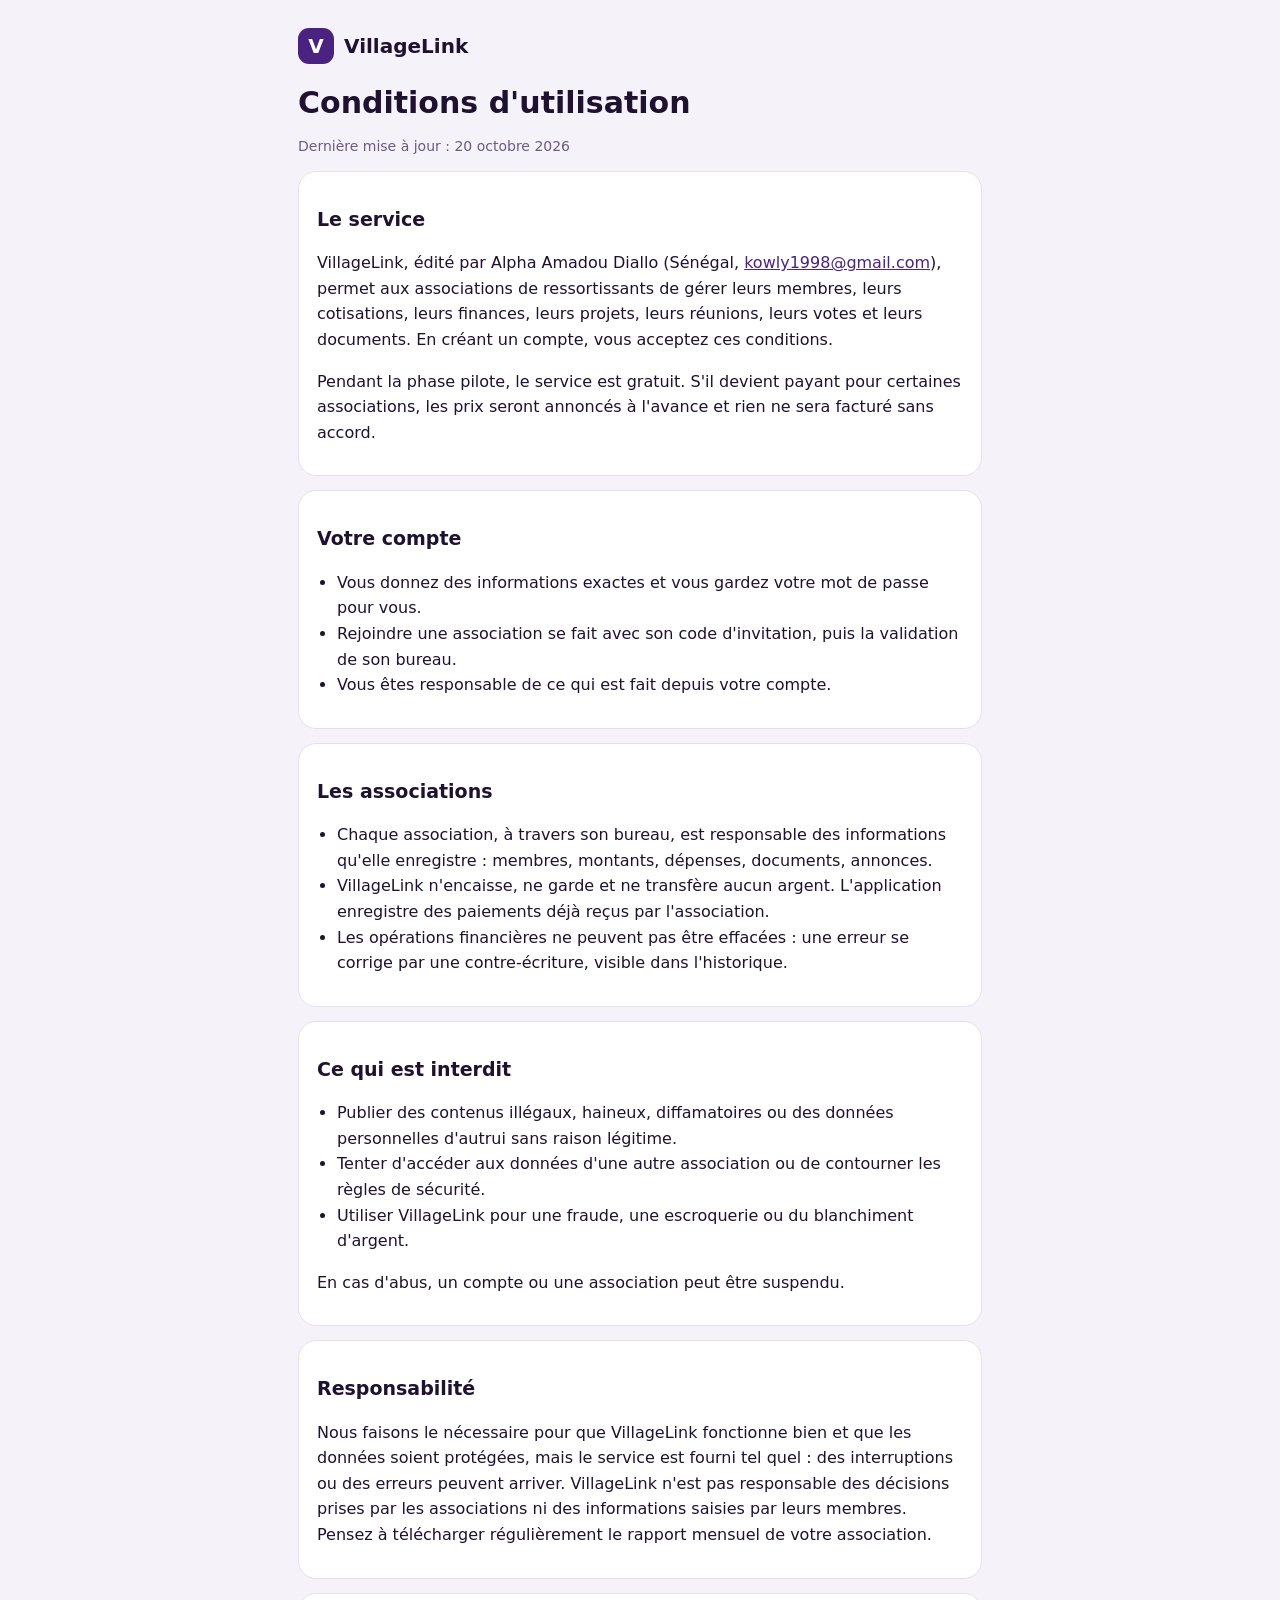
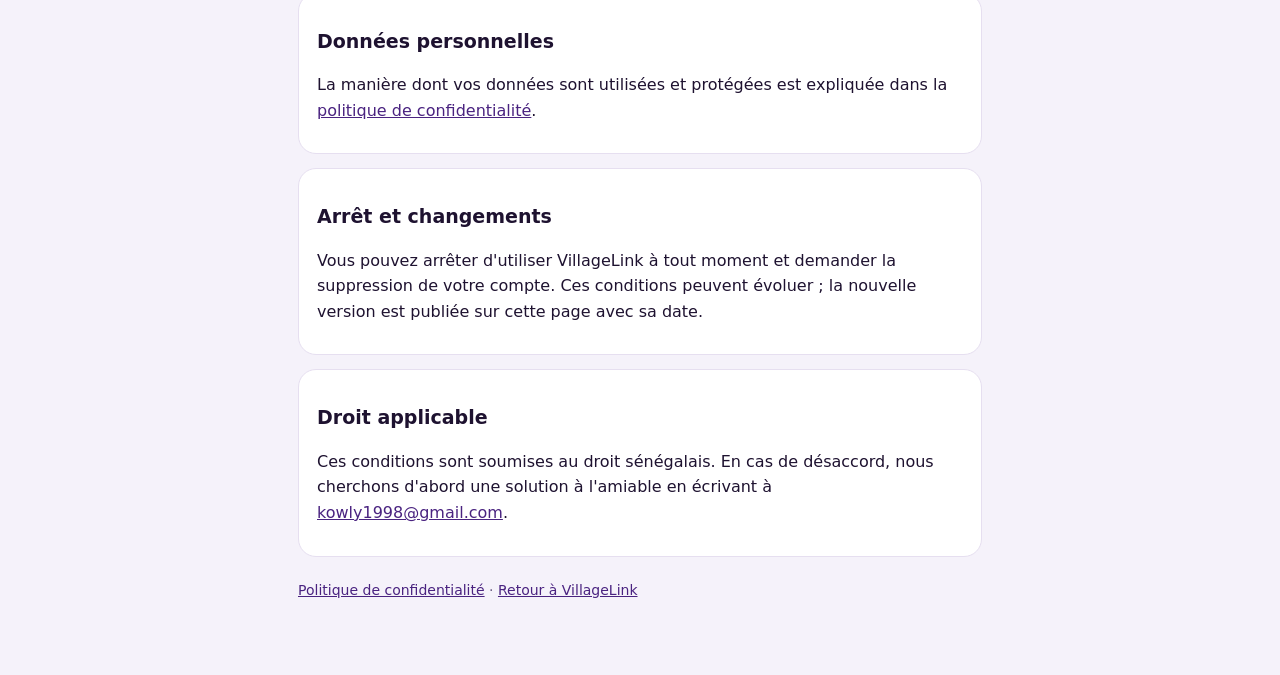
==== conditions.html @ bb467bc6 "Version 1.10.1 : politique de confidentialité et conditions d'utilisation Co-Authored-By: Claude Opu" ====
<!doctype html>
<html lang="fr"><head><meta charset="utf-8"><meta name="viewport" content="width=device-width, initial-scale=1">
<title>Conditions d'utilisation · VillageLink</title>
<meta name="description" content="Les règles d'utilisation de VillageLink, l'application des associations de ressortissants.">
<link rel="icon" href="icon.svg" type="image/svg+xml"><link rel="stylesheet" href="legal.css"></head>
<body><main>
<a class="brand" href="./"><span>V</span>VillageLink</a>
<h1>Conditions d'utilisation</h1>
<p class="muted">Dernière mise à jour : 20 octobre 2026</p>

<section><h2>Le service</h2>
<p>VillageLink, édité par Alpha Amadou Diallo (Sénégal, <a href="mailto:kowly1998@gmail.com">kowly1998@gmail.com</a>), permet aux associations de ressortissants de gérer leurs membres, leurs cotisations, leurs finances, leurs projets, leurs réunions, leurs votes et leurs documents. En créant un compte, vous acceptez ces conditions.</p>
<p>Pendant la phase pilote, le service est gratuit. S'il devient payant pour certaines associations, les prix seront annoncés à l'avance et rien ne sera facturé sans accord.</p></section>

<section><h2>Votre compte</h2>
<ul>
<li>Vous donnez des informations exactes et vous gardez votre mot de passe pour vous.</li>
<li>Rejoindre une association se fait avec son code d'invitation, puis la validation de son bureau.</li>
<li>Vous êtes responsable de ce qui est fait depuis votre compte.</li>
</ul></section>

<section><h2>Les associations</h2>
<ul>
<li>Chaque association, à travers son bureau, est responsable des informations qu'elle enregistre : membres, montants, dépenses, documents, annonces.</li>
<li>VillageLink n'encaisse, ne garde et ne transfère aucun argent. L'application enregistre des paiements déjà reçus par l'association.</li>
<li>Les opérations financières ne peuvent pas être effacées : une erreur se corrige par une contre-écriture, visible dans l'historique.</li>
</ul></section>

<section><h2>Ce qui est interdit</h2>
<ul>
<li>Publier des contenus illégaux, haineux, diffamatoires ou des données personnelles d'autrui sans raison légitime.</li>
<li>Tenter d'accéder aux données d'une autre association ou de contourner les règles de sécurité.</li>
<li>Utiliser VillageLink pour une fraude, une escroquerie ou du blanchiment d'argent.</li>
</ul>
<p>En cas d'abus, un compte ou une association peut être suspendu.</p></section>

<section><h2>Responsabilité</h2>
<p>Nous faisons le nécessaire pour que VillageLink fonctionne bien et que les données soient protégées, mais le service est fourni tel quel : des interruptions ou des erreurs peuvent arriver. VillageLink n'est pas responsable des décisions prises par les associations ni des informations saisies par leurs membres. Pensez à télécharger régulièrement le rapport mensuel de votre association.</p></section>

<section><h2>Données personnelles</h2>
<p>La manière dont vos données sont utilisées et protégées est expliquée dans la <a href="confidentialite.html">politique de confidentialité</a>.</p></section>

<section><h2>Arrêt et changements</h2>
<p>Vous pouvez arrêter d'utiliser VillageLink à tout moment et demander la suppression de votre compte. Ces conditions peuvent évoluer ; la nouvelle version est publiée sur cette page avec sa date.</p></section>

<section><h2>Droit applicable</h2>
<p>Ces conditions sont soumises au droit sénégalais. En cas de désaccord, nous cherchons d'abord une solution à l'amiable en écrivant à <a href="mailto:kowly1998@gmail.com">kowly1998@gmail.com</a>.</p></section>

<p class="muted" style="margin-top:22px"><a href="confidentialite.html">Politique de confidentialité</a> · <a href="./">Retour à VillageLink</a></p>
</main></body></html>
---- legal.css ----
/* Pages légales VillageLink */
:root{--bg:#F5F2FA;--surface:#fff;--ink:#1E1230;--muted:#6B5C80;--accent:#4A2380;--line:#E6DFF0}
@media (prefers-color-scheme:dark){:root{--bg:#140C1F;--surface:#20152F;--ink:#F1EBF8;--muted:#B3A6C6;--accent:#C9A9F5;--line:#33264A}}
*{box-sizing:border-box}body{margin:0;background:var(--bg);color:var(--ink);font:16px/1.6 "Outfit",system-ui,-apple-system,"Segoe UI",Roboto,sans-serif}
main{max-width:720px;margin:0 auto;padding:28px 18px 60px}
.brand{display:flex;align-items:center;gap:10px;text-decoration:none;color:var(--ink);font-weight:800;font-size:20px}
.brand span{width:36px;height:36px;border-radius:11px;background:#4A2380;color:#fff;display:grid;place-items:center}
h1{font-size:30px;line-height:1.15;margin:22px 0 4px}h2{font-size:19px;margin:28px 0 6px}
p,li{color:var(--ink)}.muted{color:var(--muted);font-size:14px}a{color:var(--accent)}
section{background:var(--surface);border:1px solid var(--line);border-radius:18px;padding:4px 18px 14px;margin-top:14px}
ul{padding-left:20px}
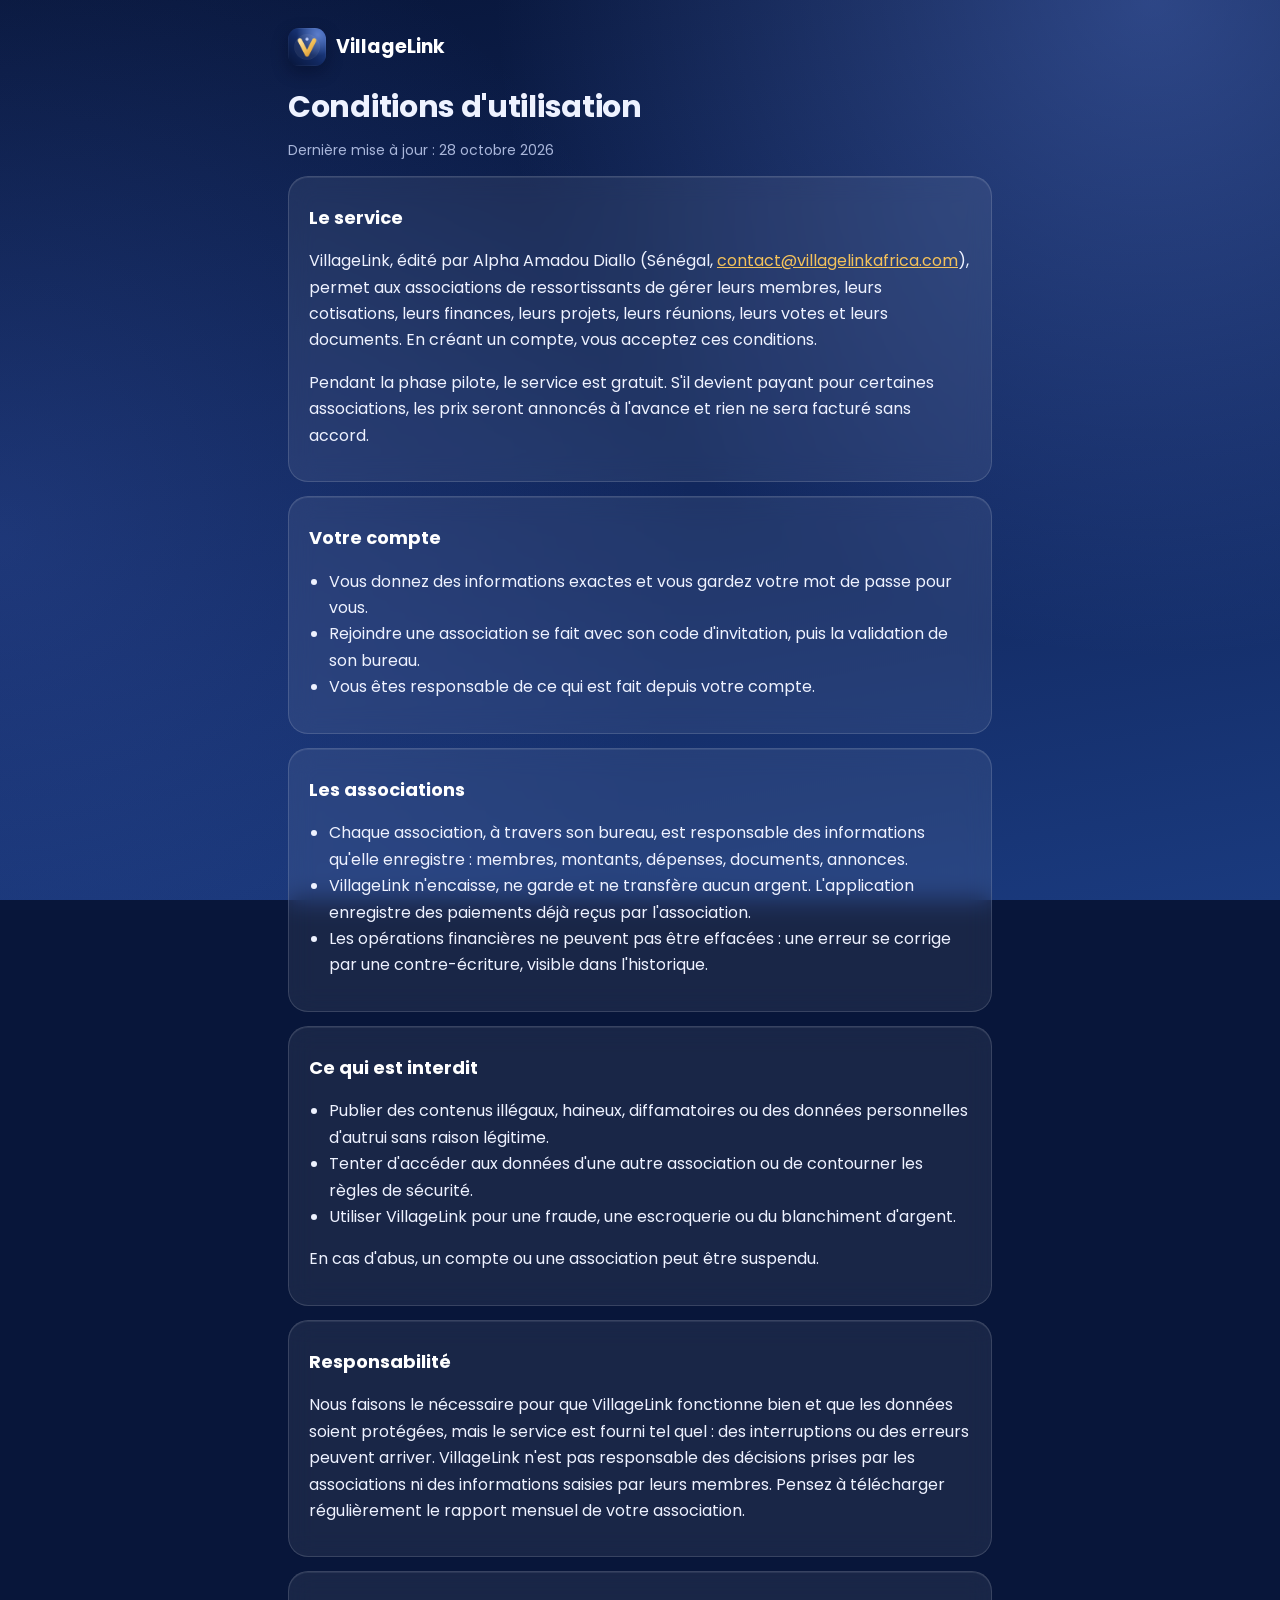
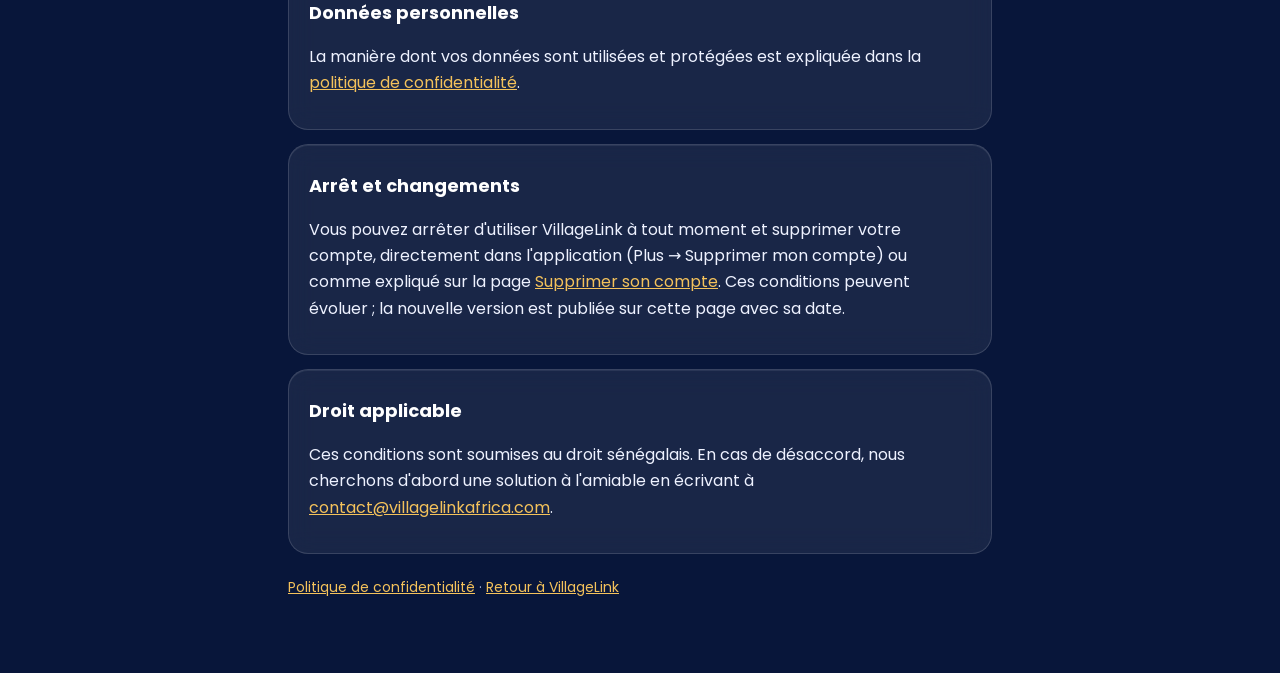
==== commit d056c40d: "Pages Confidentialité, Conditions et Suppression du compte au design Bleu nuit, contact@villagelinka" ====
--- a/conditions.html
+++ b/conditions.html
@@ -2,14 +2,14 @@
 <html lang="fr"><head><meta charset="utf-8"><meta name="viewport" content="width=device-width, initial-scale=1">
 <title>Conditions d'utilisation · VillageLink</title>
 <meta name="description" content="Les règles d'utilisation de VillageLink, l'application des associations de ressortissants.">
-<link rel="icon" href="icon.svg" type="image/svg+xml"><link rel="stylesheet" href="legal.css"></head>
+<link rel="icon" href="icon.svg" type="image/svg+xml"><link rel="stylesheet" href="https://fonts.googleapis.com/css2?family=Poppins:wght@400;600;700&display=swap"><link rel="stylesheet" href="legal.css?v=2"></head>
 <body><main>
-<a class="brand" href="./"><span>V</span>VillageLink</a>
+<a class="brand" href="./"><img src="icon-192.png" alt="">VillageLink</a>
 <h1>Conditions d'utilisation</h1>
-<p class="muted">Dernière mise à jour : 20 octobre 2026</p>
+<p class="muted">Dernière mise à jour : 28 octobre 2026</p>
 
 <section><h2>Le service</h2>
-<p>VillageLink, édité par Alpha Amadou Diallo (Sénégal, <a href="mailto:kowly1998@gmail.com">kowly1998@gmail.com</a>), permet aux associations de ressortissants de gérer leurs membres, leurs cotisations, leurs finances, leurs projets, leurs réunions, leurs votes et leurs documents. En créant un compte, vous acceptez ces conditions.</p>
+<p>VillageLink, édité par Alpha Amadou Diallo (Sénégal, <a href="mailto:contact@villagelinkafrica.com">contact@villagelinkafrica.com</a>), permet aux associations de ressortissants de gérer leurs membres, leurs cotisations, leurs finances, leurs projets, leurs réunions, leurs votes et leurs documents. En créant un compte, vous acceptez ces conditions.</p>
 <p>Pendant la phase pilote, le service est gratuit. S'il devient payant pour certaines associations, les prix seront annoncés à l'avance et rien ne sera facturé sans accord.</p></section>
 
 <section><h2>Votre compte</h2>
@@ -41,10 +41,10 @@
 <p>La manière dont vos données sont utilisées et protégées est expliquée dans la <a href="confidentialite.html">politique de confidentialité</a>.</p></section>
 
 <section><h2>Arrêt et changements</h2>
-<p>Vous pouvez arrêter d'utiliser VillageLink à tout moment et demander la suppression de votre compte. Ces conditions peuvent évoluer ; la nouvelle version est publiée sur cette page avec sa date.</p></section>
+<p>Vous pouvez arrêter d'utiliser VillageLink à tout moment et supprimer votre compte, directement dans l'application (Plus → Supprimer mon compte) ou comme expliqué sur la page <a href="suppression-compte.html">Supprimer son compte</a>. Ces conditions peuvent évoluer ; la nouvelle version est publiée sur cette page avec sa date.</p></section>
 
 <section><h2>Droit applicable</h2>
-<p>Ces conditions sont soumises au droit sénégalais. En cas de désaccord, nous cherchons d'abord une solution à l'amiable en écrivant à <a href="mailto:kowly1998@gmail.com">kowly1998@gmail.com</a>.</p></section>
+<p>Ces conditions sont soumises au droit sénégalais. En cas de désaccord, nous cherchons d'abord une solution à l'amiable en écrivant à <a href="mailto:contact@villagelinkafrica.com">contact@villagelinkafrica.com</a>.</p></section>
 
 <p class="muted" style="margin-top:22px"><a href="confidentialite.html">Politique de confidentialité</a> · <a href="./">Retour à VillageLink</a></p>
 </main></body></html>
--- a/legal.css
+++ b/legal.css
@@ -1,11 +1,16 @@
-/* Pages légales VillageLink */
-:root{--bg:#F5F2FA;--surface:#fff;--ink:#1E1230;--muted:#6B5C80;--accent:#4A2380;--line:#E6DFF0}
-@media (prefers-color-scheme:dark){:root{--bg:#140C1F;--surface:#20152F;--ink:#F1EBF8;--muted:#B3A6C6;--accent:#C9A9F5;--line:#33264A}}
-*{box-sizing:border-box}body{margin:0;background:var(--bg);color:var(--ink);font:16px/1.6 "Outfit",system-ui,-apple-system,"Segoe UI",Roboto,sans-serif}
-main{max-width:720px;margin:0 auto;padding:28px 18px 60px}
-.brand{display:flex;align-items:center;gap:10px;text-decoration:none;color:var(--ink);font-weight:800;font-size:20px}
-.brand span{width:36px;height:36px;border-radius:11px;background:#4A2380;color:#fff;display:grid;place-items:center}
-h1{font-size:30px;line-height:1.15;margin:22px 0 4px}h2{font-size:19px;margin:28px 0 6px}
-p,li{color:var(--ink)}.muted{color:var(--muted);font-size:14px}a{color:var(--accent)}
-section{background:var(--surface);border:1px solid var(--line);border-radius:18px;padding:4px 18px 14px;margin-top:14px}
-ul{padding-left:20px}
+/* Pages légales VillageLink — Bleu nuit */
+:root{--bg:#08163A;--surface:rgba(255,255,255,.07);--ink:#EEF2FF;--muted:#A9B6DA;--accent:#F4C25B;--line:rgba(255,255,255,.14)}
+*{box-sizing:border-box}
+html{background:#08163A}
+body{margin:0;min-height:100vh;color:var(--ink);font:16px/1.65 "Poppins",system-ui,-apple-system,"Segoe UI",Roboto,sans-serif;
+  background:radial-gradient(circle at 90% 0%,rgba(110,150,255,.35),transparent 45%),radial-gradient(circle at 0% 60%,rgba(80,120,230,.22),transparent 50%),linear-gradient(170deg,#08163A,#122961 60%,#1A3A7E);background-attachment:fixed}
+main{max-width:740px;margin:0 auto;padding:28px 18px 60px}
+.brand{display:flex;align-items:center;gap:10px;text-decoration:none;color:#fff;font-weight:700;font-size:19px}
+.brand img{width:38px;height:38px;border-radius:11px;box-shadow:0 6px 16px rgba(2,8,30,.4)}
+h1{font-size:30px;line-height:1.15;margin:24px 0 4px;letter-spacing:-.01em}
+h2{font-size:18px;margin:22px 0 6px;color:#fff}
+p,li{color:var(--ink)}.muted{color:var(--muted);font-size:14px}
+a{color:var(--accent)}
+section{background:var(--surface);border:1px solid var(--line);border-radius:20px;padding:4px 20px 16px;margin-top:14px;-webkit-backdrop-filter:blur(12px);backdrop-filter:blur(12px);box-shadow:inset 0 1px 0 rgba(255,255,255,.08)}
+ul,ol{padding-left:20px}
+b,strong{color:#fff}
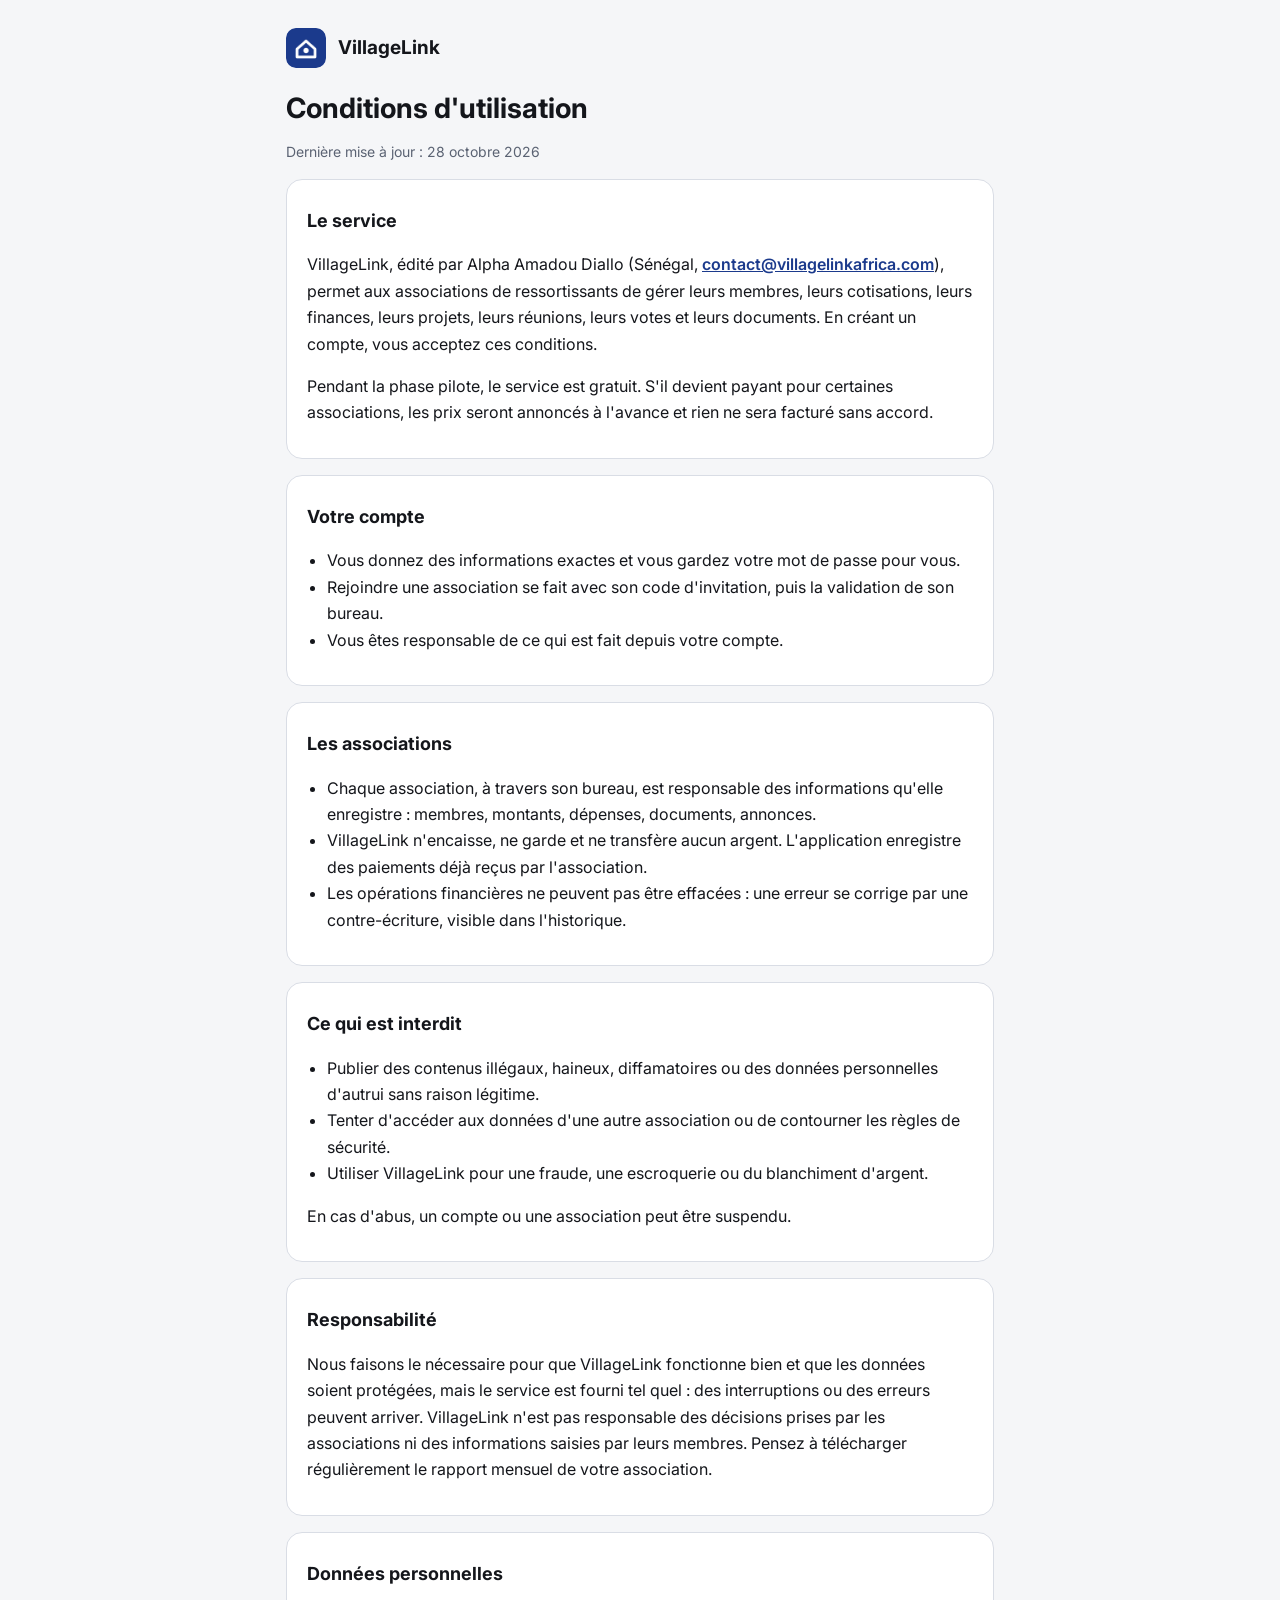
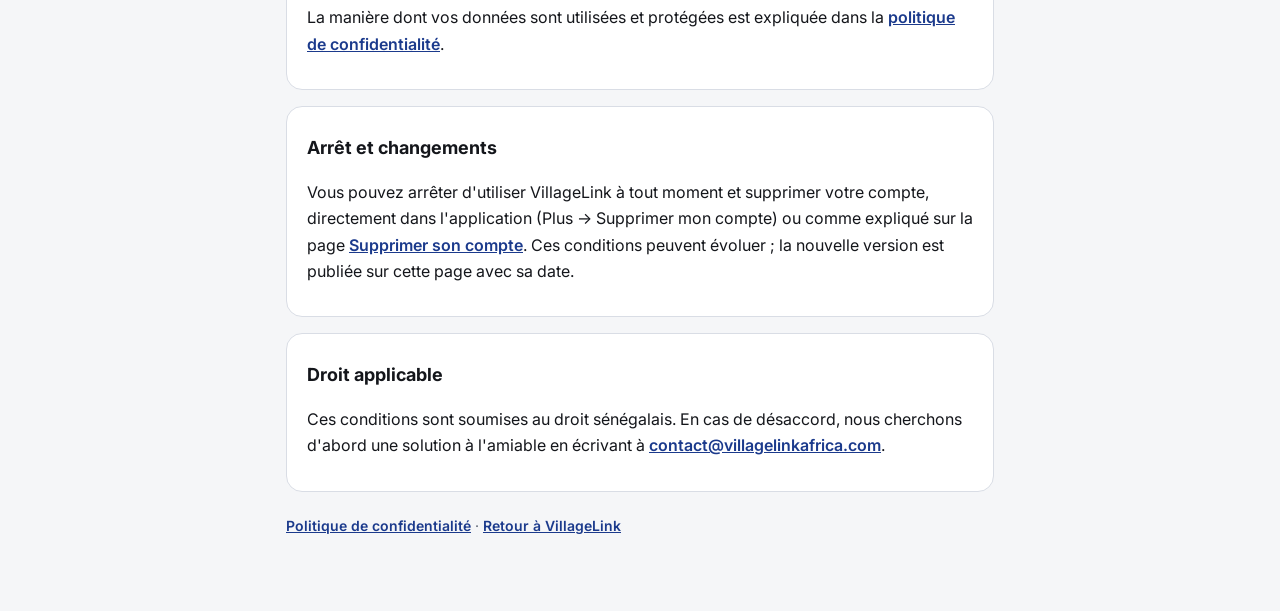
==== commit 33341c7b: "Version 2.0 : nouvelle interface (design v2) - Styles refaits : une seule couleur de marque (bleu #1" ====
--- a/conditions.html
+++ b/conditions.html
@@ -2,7 +2,7 @@
 <html lang="fr"><head><meta charset="utf-8"><meta name="viewport" content="width=device-width, initial-scale=1">
 <title>Conditions d'utilisation · VillageLink</title>
 <meta name="description" content="Les règles d'utilisation de VillageLink, l'application des associations de ressortissants.">
-<link rel="icon" href="icon.svg" type="image/svg+xml"><link rel="stylesheet" href="https://fonts.googleapis.com/css2?family=Poppins:wght@400;600;700&display=swap"><link rel="stylesheet" href="legal.css?v=2"></head>
+<link rel="icon" href="icon.svg" type="image/svg+xml"><link rel="stylesheet" href="https://fonts.googleapis.com/css2?family=Inter:wght@400;600;700&display=swap"><link rel="stylesheet" href="legal.css?v=2"></head>
 <body><main>
 <a class="brand" href="./"><img src="icon-192.png" alt="">VillageLink</a>
 <h1>Conditions d'utilisation</h1>
--- a/legal.css
+++ b/legal.css
@@ -1,16 +1,15 @@
-/* Pages légales VillageLink — Bleu nuit */
-:root{--bg:#08163A;--surface:rgba(255,255,255,.07);--ink:#EEF2FF;--muted:#A9B6DA;--accent:#F4C25B;--line:rgba(255,255,255,.14)}
+/* Pages légales VillageLink — design v2 : fond clair, une seule couleur de marque */
+:root{--bg:#F5F6F8;--surface:#FFFFFF;--ink:#14161B;--muted:#5B6373;--accent:#1B3A8C;--line:#D9DDE5}
+@media (prefers-color-scheme:dark){:root{--bg:#0E1320;--surface:#161D2D;--ink:#F1F3F8;--muted:#A2ABC0;--accent:#8FA9F5;--line:#2B3550}}
 *{box-sizing:border-box}
-html{background:#08163A}
-body{margin:0;min-height:100vh;color:var(--ink);font:16px/1.65 "Poppins",system-ui,-apple-system,"Segoe UI",Roboto,sans-serif;
-  background:radial-gradient(circle at 90% 0%,rgba(110,150,255,.35),transparent 45%),radial-gradient(circle at 0% 60%,rgba(80,120,230,.22),transparent 50%),linear-gradient(170deg,#08163A,#122961 60%,#1A3A7E);background-attachment:fixed}
-main{max-width:740px;margin:0 auto;padding:28px 18px 60px}
-.brand{display:flex;align-items:center;gap:10px;text-decoration:none;color:#fff;font-weight:700;font-size:19px}
-.brand img{width:38px;height:38px;border-radius:11px;box-shadow:0 6px 16px rgba(2,8,30,.4)}
-h1{font-size:30px;line-height:1.15;margin:24px 0 4px;letter-spacing:-.01em}
-h2{font-size:18px;margin:22px 0 6px;color:#fff}
+html{background:var(--bg)}
+body{margin:0;min-height:100vh;color:var(--ink);background:var(--bg);font:16px/1.65 "Inter",system-ui,-apple-system,"Segoe UI",Roboto,sans-serif}
+main{max-width:740px;margin:0 auto;padding:28px 16px 60px}
+.brand{display:flex;align-items:center;gap:12px;text-decoration:none;color:var(--ink);font-weight:700;font-size:19px}
+.brand img{width:40px;height:40px;border-radius:10px}
+h1{font-size:28px;line-height:1.2;margin:24px 0 4px}
+h2{font-size:18px;margin:22px 0 6px}
 p,li{color:var(--ink)}.muted{color:var(--muted);font-size:14px}
-a{color:var(--accent)}
-section{background:var(--surface);border:1px solid var(--line);border-radius:20px;padding:4px 20px 16px;margin-top:14px;-webkit-backdrop-filter:blur(12px);backdrop-filter:blur(12px);box-shadow:inset 0 1px 0 rgba(255,255,255,.08)}
+a{color:var(--accent);font-weight:600}
+section{background:var(--surface);border:1px solid var(--line);border-radius:16px;padding:4px 20px 16px;margin-top:16px}
 ul,ol{padding-left:20px}
-b,strong{color:#fff}
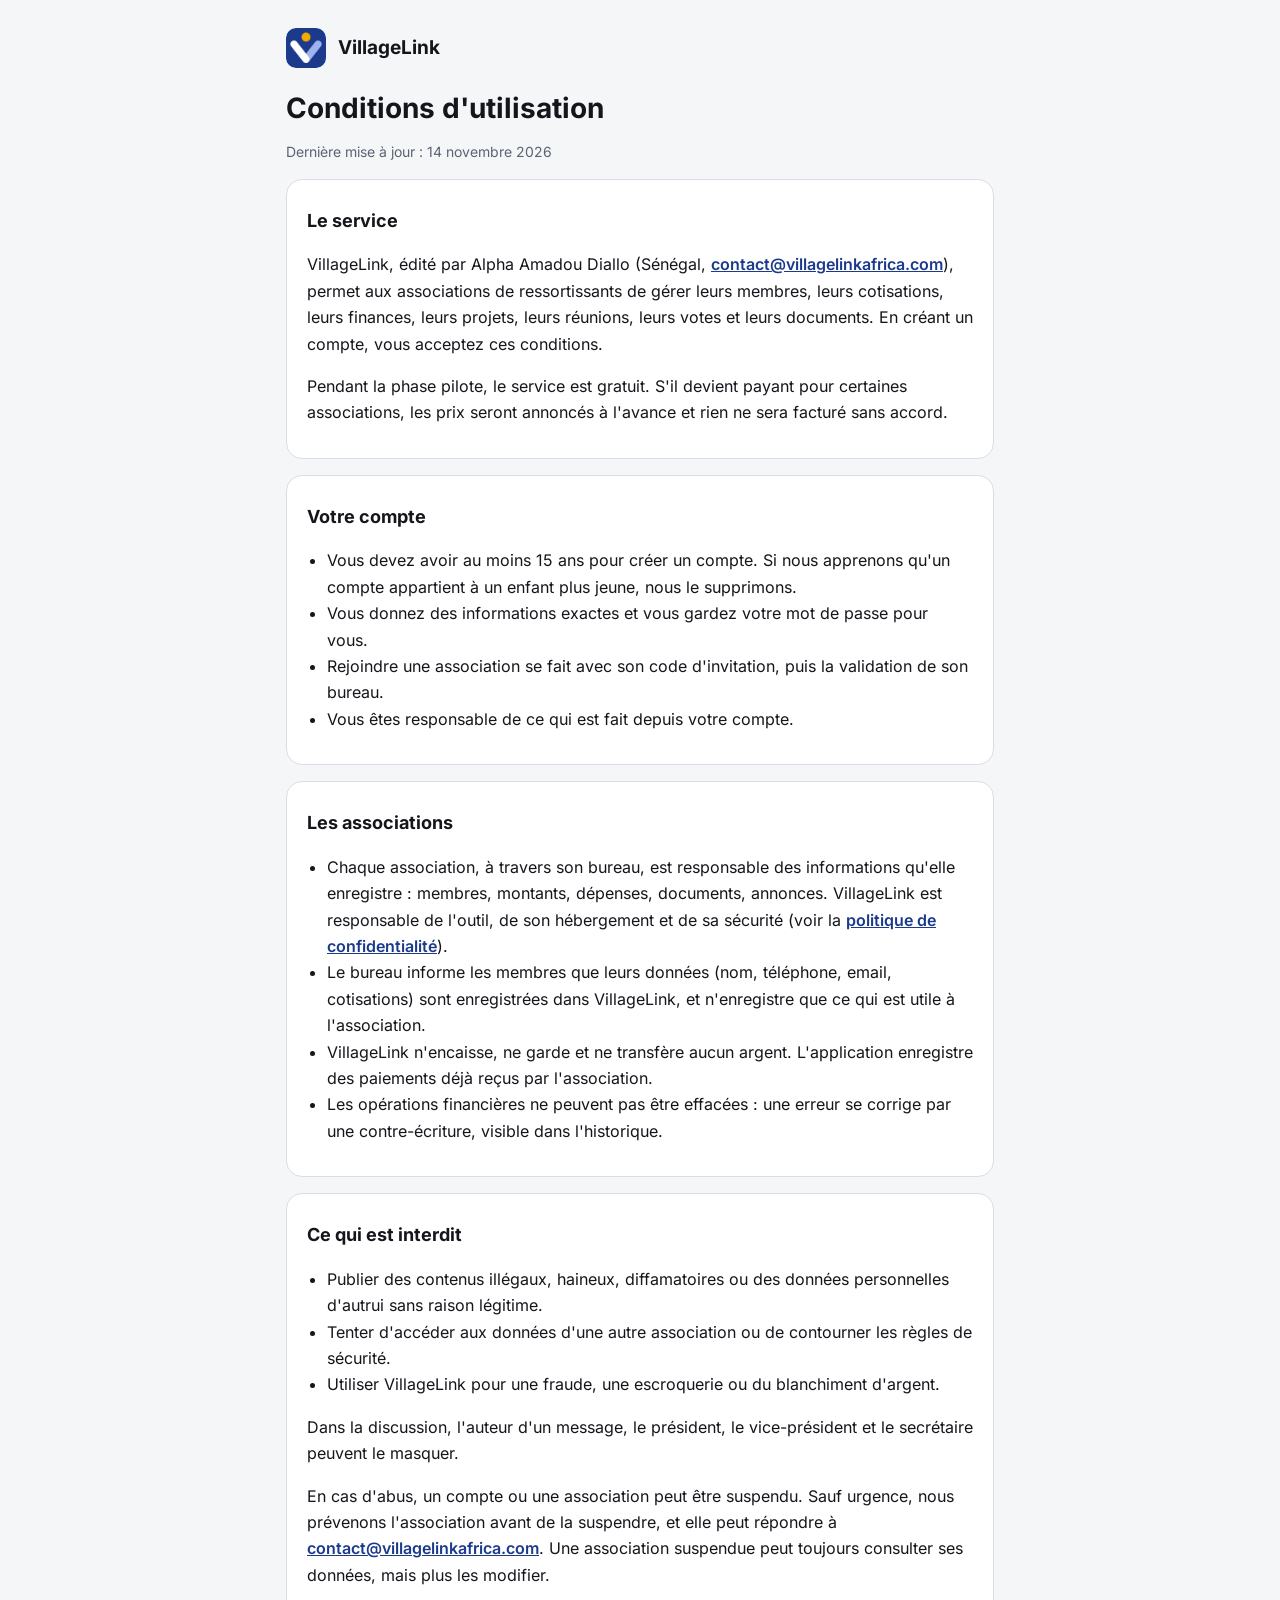
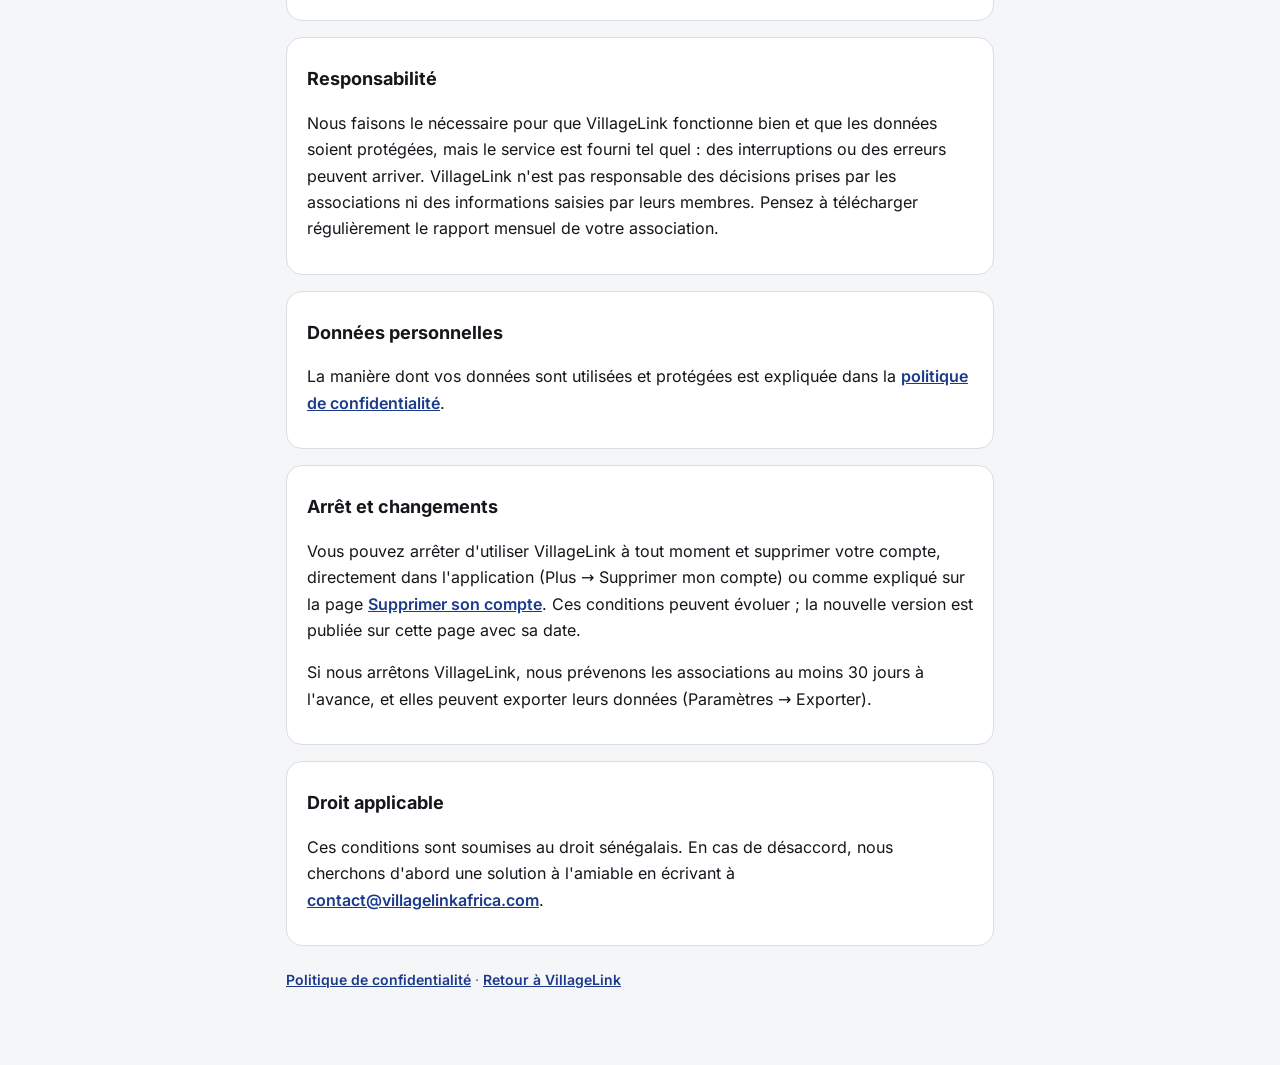
==== commit 1d3e0157: "Version 2.2.12 : suppression de compte anonymisée, police hébergée, textes juridiques à jour - Base " ====
--- a/conditions.html
+++ b/conditions.html
@@ -2,11 +2,11 @@
 <html lang="fr"><head><meta charset="utf-8"><meta name="viewport" content="width=device-width, initial-scale=1">
 <title>Conditions d'utilisation · VillageLink</title>
 <meta name="description" content="Les règles d'utilisation de VillageLink, l'application des associations de ressortissants.">
-<link rel="icon" href="icon.svg" type="image/svg+xml"><link rel="stylesheet" href="https://fonts.googleapis.com/css2?family=Inter:wght@400;600;700&display=swap"><link rel="stylesheet" href="legal.css?v=2"></head>
+<link rel="icon" href="icon.svg" type="image/svg+xml"><link rel="stylesheet" href="fonts/inter.css?v=1"><link rel="stylesheet" href="legal.css?v=2"></head>
 <body><main>
 <a class="brand" href="./"><img src="icon-192.png" alt="">VillageLink</a>
 <h1>Conditions d'utilisation</h1>
-<p class="muted">Dernière mise à jour : 28 octobre 2026</p>
+<p class="muted">Dernière mise à jour : 14 novembre 2026</p>
 
 <section><h2>Le service</h2>
 <p>VillageLink, édité par Alpha Amadou Diallo (Sénégal, <a href="mailto:contact@villagelinkafrica.com">contact@villagelinkafrica.com</a>), permet aux associations de ressortissants de gérer leurs membres, leurs cotisations, leurs finances, leurs projets, leurs réunions, leurs votes et leurs documents. En créant un compte, vous acceptez ces conditions.</p>
@@ -14,6 +14,7 @@
 
 <section><h2>Votre compte</h2>
 <ul>
+<li>Vous devez avoir au moins 15 ans pour créer un compte. Si nous apprenons qu'un compte appartient à un enfant plus jeune, nous le supprimons.</li>
 <li>Vous donnez des informations exactes et vous gardez votre mot de passe pour vous.</li>
 <li>Rejoindre une association se fait avec son code d'invitation, puis la validation de son bureau.</li>
 <li>Vous êtes responsable de ce qui est fait depuis votre compte.</li>
@@ -21,7 +22,8 @@
 
 <section><h2>Les associations</h2>
 <ul>
-<li>Chaque association, à travers son bureau, est responsable des informations qu'elle enregistre : membres, montants, dépenses, documents, annonces.</li>
+<li>Chaque association, à travers son bureau, est responsable des informations qu'elle enregistre : membres, montants, dépenses, documents, annonces. VillageLink est responsable de l'outil, de son hébergement et de sa sécurité (voir la <a href="confidentialite.html">politique de confidentialité</a>).</li>
+<li>Le bureau informe les membres que leurs données (nom, téléphone, email, cotisations) sont enregistrées dans VillageLink, et n'enregistre que ce qui est utile à l'association.</li>
 <li>VillageLink n'encaisse, ne garde et ne transfère aucun argent. L'application enregistre des paiements déjà reçus par l'association.</li>
 <li>Les opérations financières ne peuvent pas être effacées : une erreur se corrige par une contre-écriture, visible dans l'historique.</li>
 </ul></section>
@@ -32,7 +34,8 @@
 <li>Tenter d'accéder aux données d'une autre association ou de contourner les règles de sécurité.</li>
 <li>Utiliser VillageLink pour une fraude, une escroquerie ou du blanchiment d'argent.</li>
 </ul>
-<p>En cas d'abus, un compte ou une association peut être suspendu.</p></section>
+<p>Dans la discussion, l'auteur d'un message, le président, le vice-président et le secrétaire peuvent le masquer.</p>
+<p>En cas d'abus, un compte ou une association peut être suspendu. Sauf urgence, nous prévenons l'association avant de la suspendre, et elle peut répondre à <a href="mailto:contact@villagelinkafrica.com">contact@villagelinkafrica.com</a>. Une association suspendue peut toujours consulter ses données, mais plus les modifier.</p></section>
 
 <section><h2>Responsabilité</h2>
 <p>Nous faisons le nécessaire pour que VillageLink fonctionne bien et que les données soient protégées, mais le service est fourni tel quel : des interruptions ou des erreurs peuvent arriver. VillageLink n'est pas responsable des décisions prises par les associations ni des informations saisies par leurs membres. Pensez à télécharger régulièrement le rapport mensuel de votre association.</p></section>
@@ -41,7 +44,8 @@
 <p>La manière dont vos données sont utilisées et protégées est expliquée dans la <a href="confidentialite.html">politique de confidentialité</a>.</p></section>
 
 <section><h2>Arrêt et changements</h2>
-<p>Vous pouvez arrêter d'utiliser VillageLink à tout moment et supprimer votre compte, directement dans l'application (Plus → Supprimer mon compte) ou comme expliqué sur la page <a href="suppression-compte.html">Supprimer son compte</a>. Ces conditions peuvent évoluer ; la nouvelle version est publiée sur cette page avec sa date.</p></section>
+<p>Vous pouvez arrêter d'utiliser VillageLink à tout moment et supprimer votre compte, directement dans l'application (Plus → Supprimer mon compte) ou comme expliqué sur la page <a href="suppression-compte.html">Supprimer son compte</a>. Ces conditions peuvent évoluer ; la nouvelle version est publiée sur cette page avec sa date.</p>
+<p>Si nous arrêtons VillageLink, nous prévenons les associations au moins 30 jours à l'avance, et elles peuvent exporter leurs données (Paramètres → Exporter).</p></section>
 
 <section><h2>Droit applicable</h2>
 <p>Ces conditions sont soumises au droit sénégalais. En cas de désaccord, nous cherchons d'abord une solution à l'amiable en écrivant à <a href="mailto:contact@villagelinkafrica.com">contact@villagelinkafrica.com</a>.</p></section>
--- a/fonts/inter.css
+++ b/fonts/inter.css
@@ -0,0 +1,5 @@
+/* Police Inter (Rasmus Andersson, licence SIL OFL 1.1 : voir OFL.txt), hébergée sur VillageLink
+   depuis v2.2.12 au lieu de Google Fonts : l'adresse des visiteurs n'est plus envoyée à Google.
+   Fichiers @fontsource-variable/inter 5.3.0 (poids 100 à 900). */
+@font-face{font-family:'Inter';font-style:normal;font-display:swap;font-weight:100 900;src:url(inter-latin-ext-wght-normal.woff2) format('woff2');unicode-range:U+0100-02BA,U+02BD-02C5,U+02C7-02CC,U+02CE-02D7,U+02DD-02FF,U+0304,U+0308,U+0329,U+1D00-1DBF,U+1E00-1E9F,U+1EF2-1EFF,U+2020,U+20A0-20AB,U+20AD-20C0,U+2113,U+2C60-2C7F,U+A720-A7FF}
+@font-face{font-family:'Inter';font-style:normal;font-display:swap;font-weight:100 900;src:url(inter-latin-wght-normal.woff2) format('woff2');unicode-range:U+0000-00FF,U+0131,U+0152-0153,U+02BB-02BC,U+02C6,U+02DA,U+02DC,U+0304,U+0308,U+0329,U+2000-206F,U+20AC,U+2122,U+2191,U+2193,U+2212,U+2215,U+FEFF,U+FFFD}
